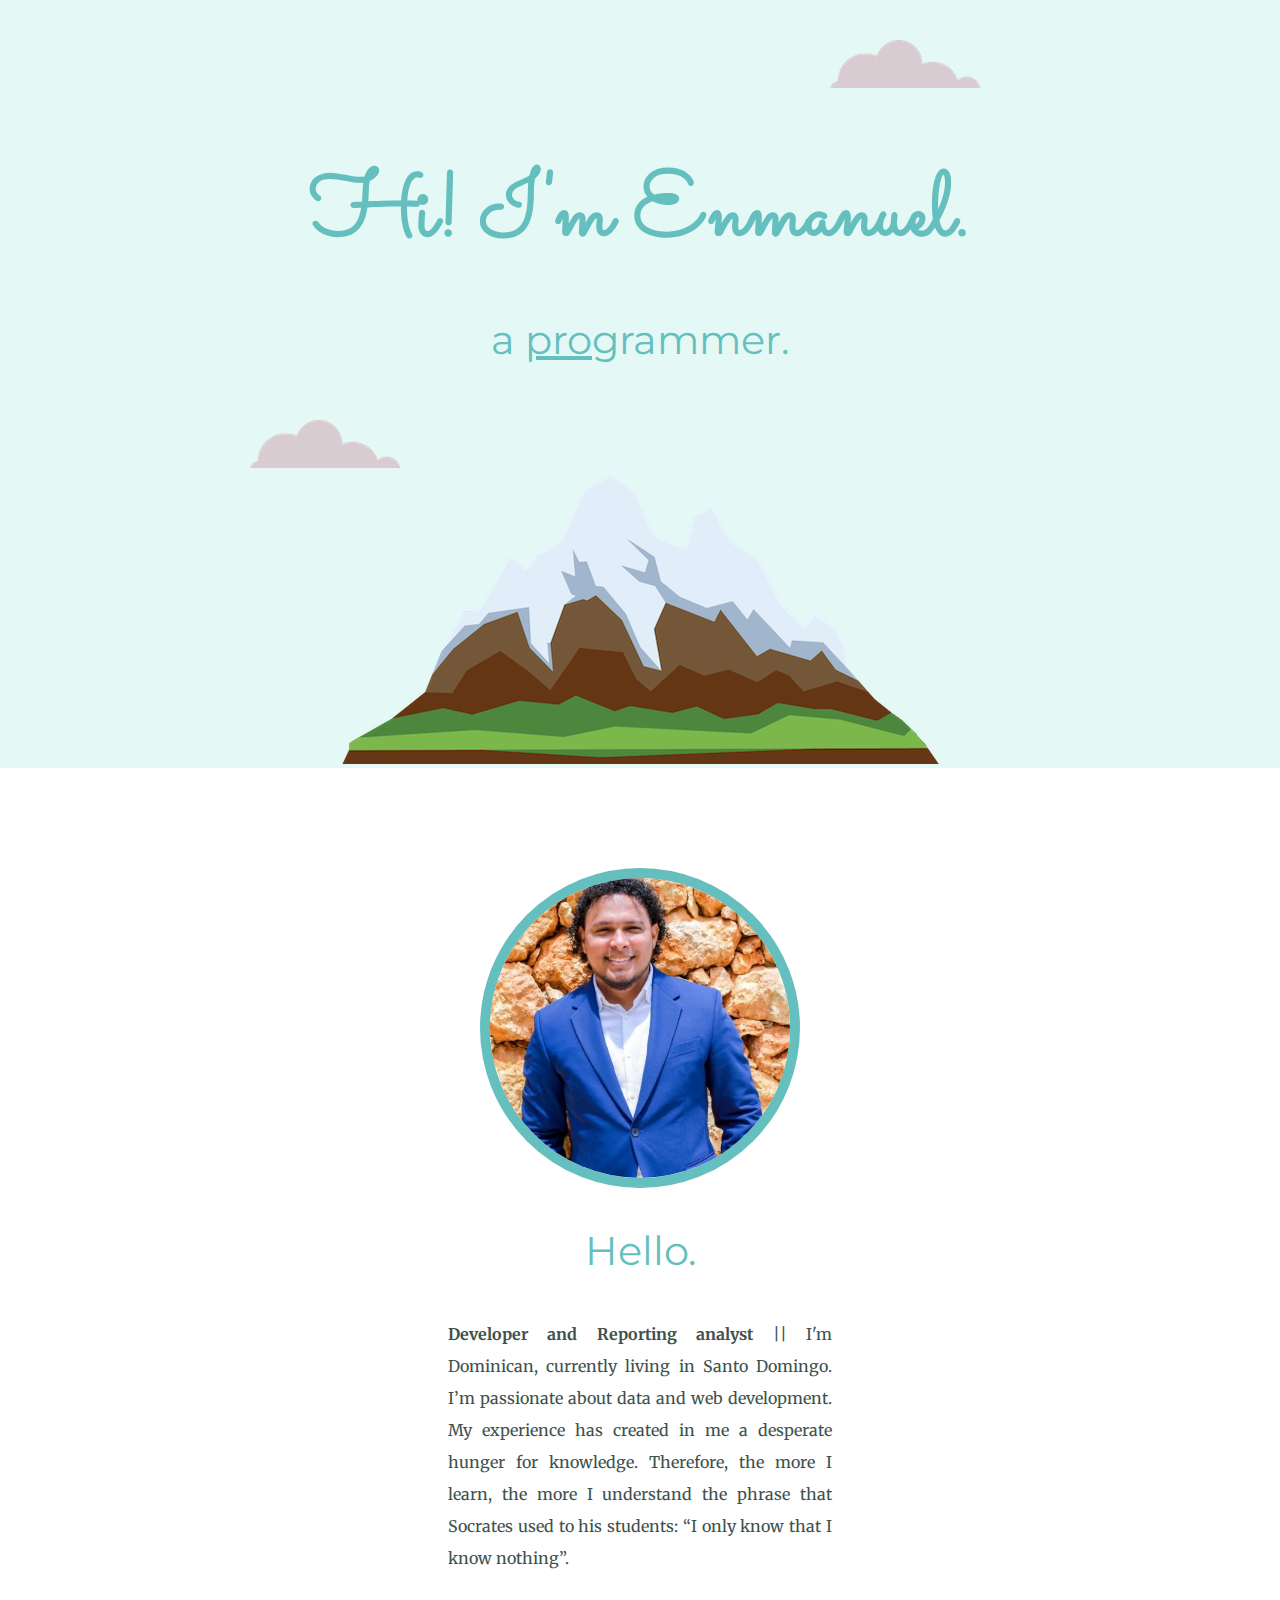
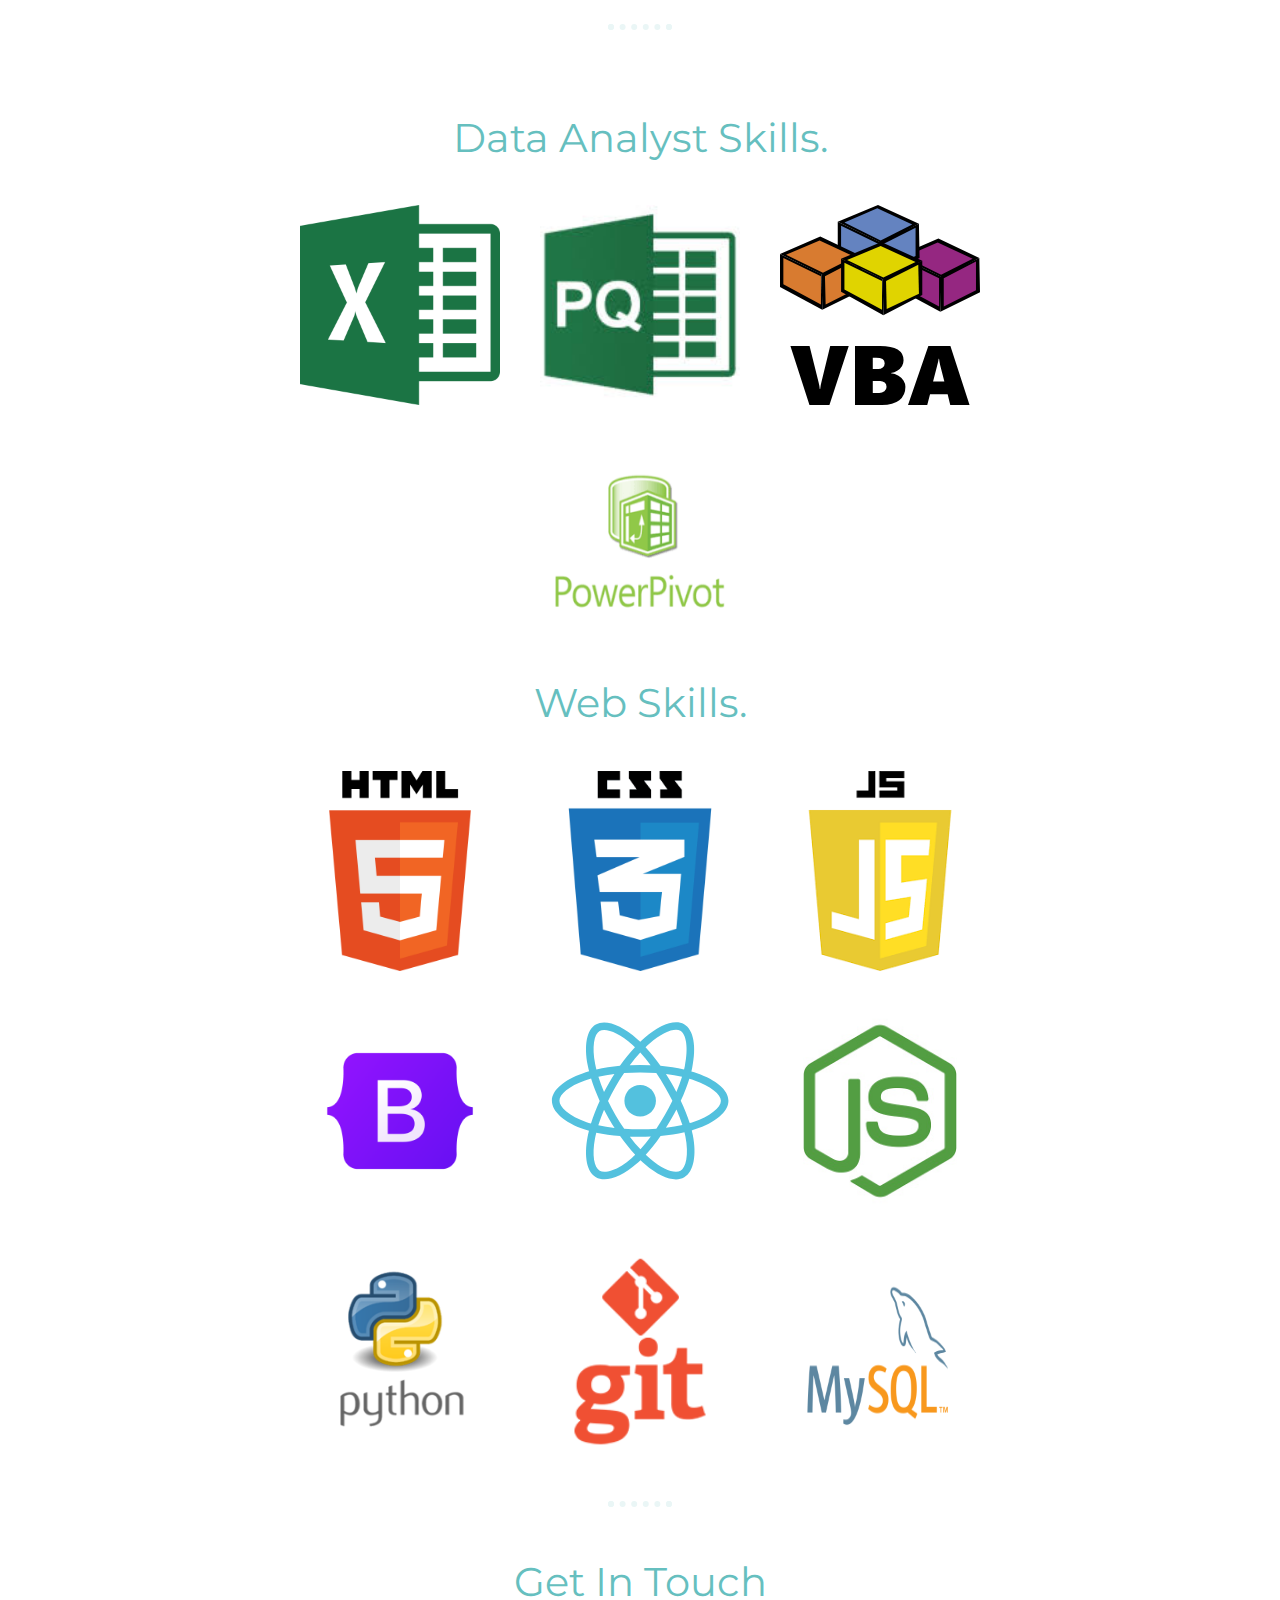
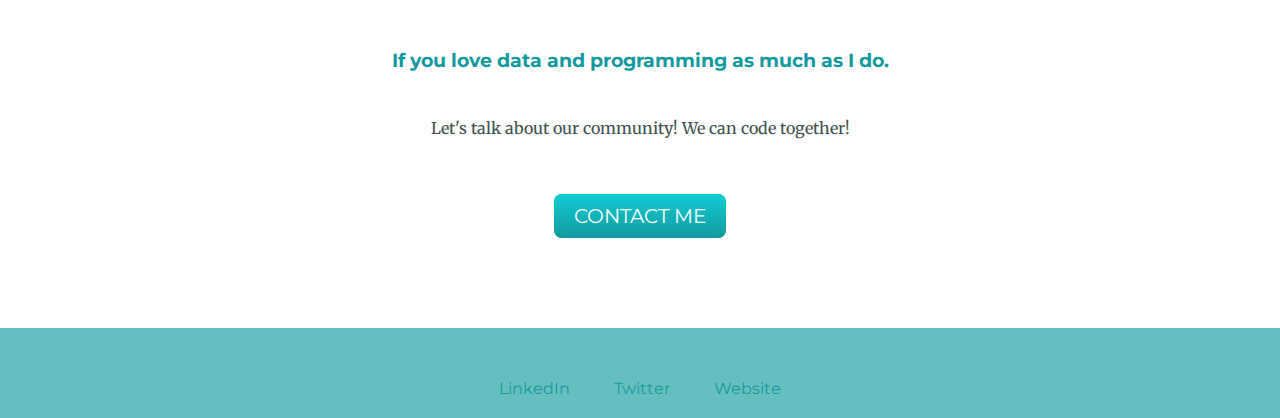
==== index.html @ 883f0e62 "Start creating a website sample" ====
<!DOCTYPE html>
<html>
  <head>
    <meta charset="utf-8" />
    <title>Enmanuel Mercado Peralta | EmperDev</title>
    <link rel="stylesheet" href="css/styles.css" />
    <link
      href="https://fonts.googleapis.com/css?family=Merriweather|Montserrat|Sacramento"
      rel="stylesheet"
    />
  </head>

  <body>
    <div class="top-container">
      <img class="top-cloud" src="images/cloud.png" alt="cloud" />
      <div class="title-text">
        <h1>Hi! I'm Enmanuel.</h1>
        <h2>a <span class="pro">pro</span>grammer.</h2>
      </div>
      <img class="bottom-cloud" src="images/cloud.png" alt="cloud" />
      <img class="mountain" src="images/mountain.png" alt="mountain-img" />
    </div>

    <div class="middle-container">
      <div class="profile">
        <img src="images/Enmanuel.jpg" alt="Enmanuel-profile-img" />
        <h2>Hello.</h2>
        <p class="intro">
          <strong>Developer and Reporting analyst</strong> || I'm Dominican, currently living
          in Santo Domingo. I’m passionate about data and web development. My
          experience has created in me a desperate hunger for knowledge.
          Therefore, the more I learn, the more I understand the phrase that
          Socrates used to his students: “I only know that I know nothing”.
        </p>
      </div>
      <hr />

      <div class="skills">

        <h2>Data Analyst Skills.</h2>
        
        <div class="container">

          
          <img class="skill-logo" src="./images/Excel.png" alt="" />
          <img class="skill-logo" src="./images/PowerQuery.jpg" alt="" />

          <img class="skill-logo" src="./images/vba.svg" alt="" />
          <img class="skill-logo last-logo" src="./images/PowerPivot.png" alt="" />
          
        </div>

        <h2>Web Skills.</h2>

        <div class="container">

          <img class="skill-logo" src="./images/HTML.png" alt="" />
          <img class="skill-logo" src="./images/CSS.png" alt="" />
          <img class="skill-logo" src="./images/JS.png" alt="" />
          <img class="skill-logo" src="./images/Bootstrap.png" alt="" />
          <img class="skill-logo" src="./images/React.svg" alt="" />
          <img class="skill-logo" src="./images/Node.jpg" alt="">
          <img class="skill-logo" src="./images/python-logo.png" alt="">
          <img class="skill-logo" src="./images/git.png" alt="">
          <img class="skill-logo" src="./images/mySQL.png" alt="" />
          
        </div>



      </div>
      <hr />
      <div class="contact-me">
        <h2>Get In Touch</h2>
        <h3>If you love data and programming as much as I do.</h3>
        <p class="contact-message">
          Let's talk about our community!
          We can code together!
        </p>
        <a class="btn" href="mailto:enmanuelmercadop@gmail.com">CONTACT ME</a>
      </div>
    </div>

    <div class="bottom-container">
      <a
        class="footer-link"
        href="https://www.linkedin.com/in/enmanuel-mercado-peralta/"
        >LinkedIn</a
      >
      <a class="footer-link" href="https://twitter.com/emperdev">Twitter</a>
      <a class="footer-link" href="https://www.enmanuelmercado.com/">Website</a>
    </div>
  </body>
</html>
---- css/styles.css ----
body {
  color: #40514E;
  margin: 0;
  text-align: center;
  font-family: 'Merriweather', serif;
}

h1 {
  color: #66BFBF;
  font-size: 5.625rem;
  margin: 50px auto 0 auto;
  font-family: 'Sacramento', cursive;
}

h2 {
  color: #66BFBF;
  font-family: 'Montserrat', sans-serif;
  font-size: 2.5rem;
  font-weight: normal;
  padding-bottom: 10px;
}

h3 {
  color: #11999E;
  font-family: 'Montserrat', sans-serif;
}

p {
  line-height: 2;
}

hr {
  border: dotted #EAF6F6 6px;
  border-bottom: none;
  width: 4%;
  margin: 50px auto;
}

a{
  color: #11999E;
  font-family: 'Montserrat', sans-serif;
  margin: 10px 20px;
  text-decoration: none;
}

a:hover {
  color: #EAF6F6;
}

.top-container {
  background-color: #E4F9F5;
  position: relative;
  padding-top: 100px;
}

.middle-container {
  margin: 100px 0;
}

.bottom-container {
  background-color: #66BFBF;
  padding: 50px 0 20px;
}

.skill-row {
  width: 50%;
  margin: 100px auto 50px auto;
  text-align: left;
  display: flex;
  align-items: center;
  
}

.pro {
  text-decoration: underline;
}

.intro {
  width: 30%;
  margin: auto;
  text-align: justify;
}

.contact-message {
  width: 40%;
  margin: 40px auto 60px;
}

.copyright {
  color: #EAF6F6;
  font-size: 0.75rem;
  padding: 20px 0;
}

.top-cloud {
  position: absolute;
  right: 300px;
  top: 40px;
}

.bottom-cloud {
  position: absolute;
  left: 250px;
  bottom: 300px;
}

.data-img {
  width: 20%;
  margin-right: 30px;
  border-radius: 25px;
  border: 5px solid #66BFBF;
}

.code-img {
  order: 2;
  width: 25%;
  float: right;
  margin-left: 30px;
}

.btn {
  background: #11cdd4;
  background-image: -webkit-linear-gradient(top, #11cdd4, #11999e);
  background-image: -moz-linear-gradient(top, #11cdd4, #11999e);
  background-image: -ms-linear-gradient(top, #11cdd4, #11999e);
  background-image: -o-linear-gradient(top, #11cdd4, #11999e);
  background-image: linear-gradient(to bottom, #11cdd4, #11999e);
  -webkit-border-radius: 8;
  -moz-border-radius: 8;
  border-radius: 8px;
  font-family: 'Montserrat', sans-serif;
  color: #ffffff;
  font-size: 20px;
  padding: 10px 20px 10px 20px;
  text-decoration: none;
}

.btn:hover {
  background: #30e3cb;
  background-image: -webkit-linear-gradient(top, #30e3cb, #2bc4ad);
  background-image: -moz-linear-gradient(top, #30e3cb, #2bc4ad);
  background-image: -ms-linear-gradient(top, #30e3cb, #2bc4ad);
  background-image: -o-linear-gradient(top, #30e3cb, #2bc4ad);
  background-image: linear-gradient(to bottom, #30e3cb, #2bc4ad);
  text-decoration: none;
}

.profile > img {
  width: 300px;
  height: 300px;
  border-radius: 100%;
  border: 10px solid #66BFBF;
}

.skill-logo {
  width: 200px;
  height: 200px;

}
.container {
  display: grid;
  grid-template-columns: repeat(3,1fr);
  gap: 40px;
}
.skills {
  display: flex;
  flex-direction: column;
  align-items: center;
}

.last-logo {
  grid-area: auto/2;
}
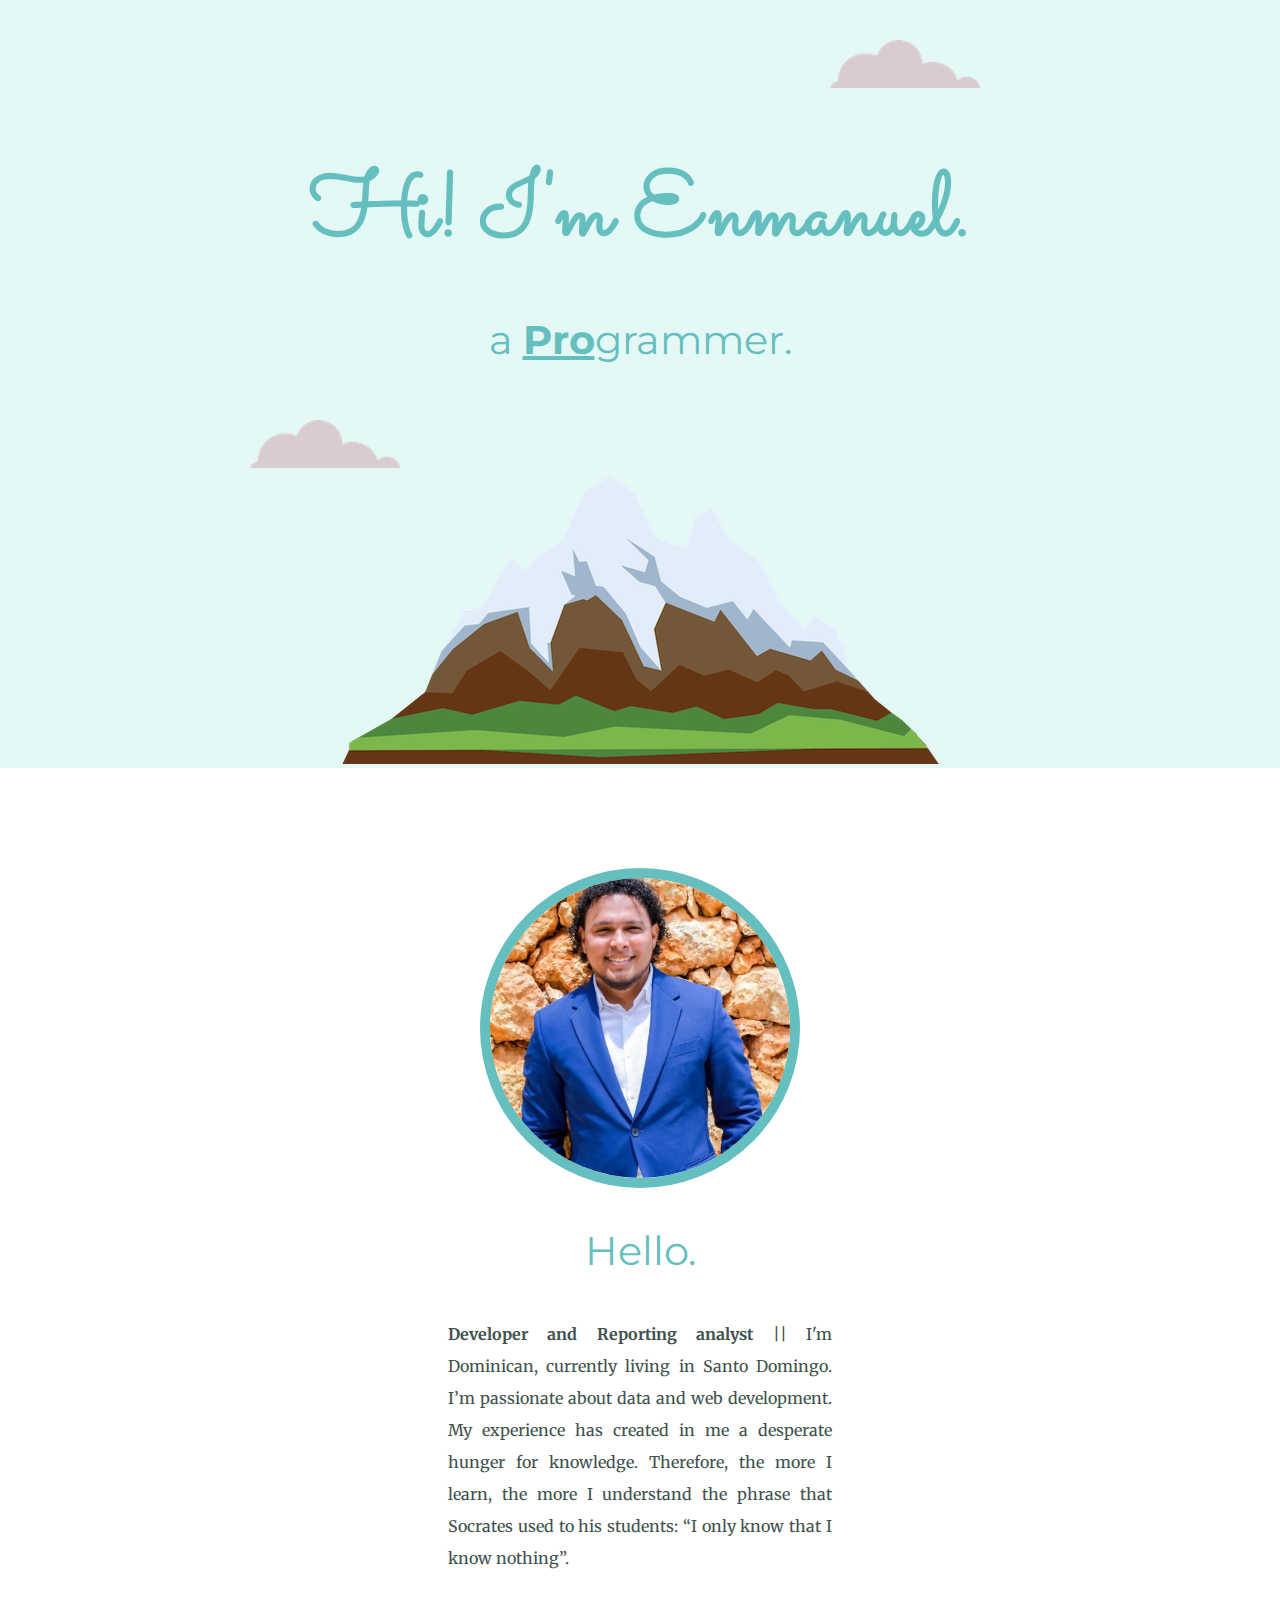
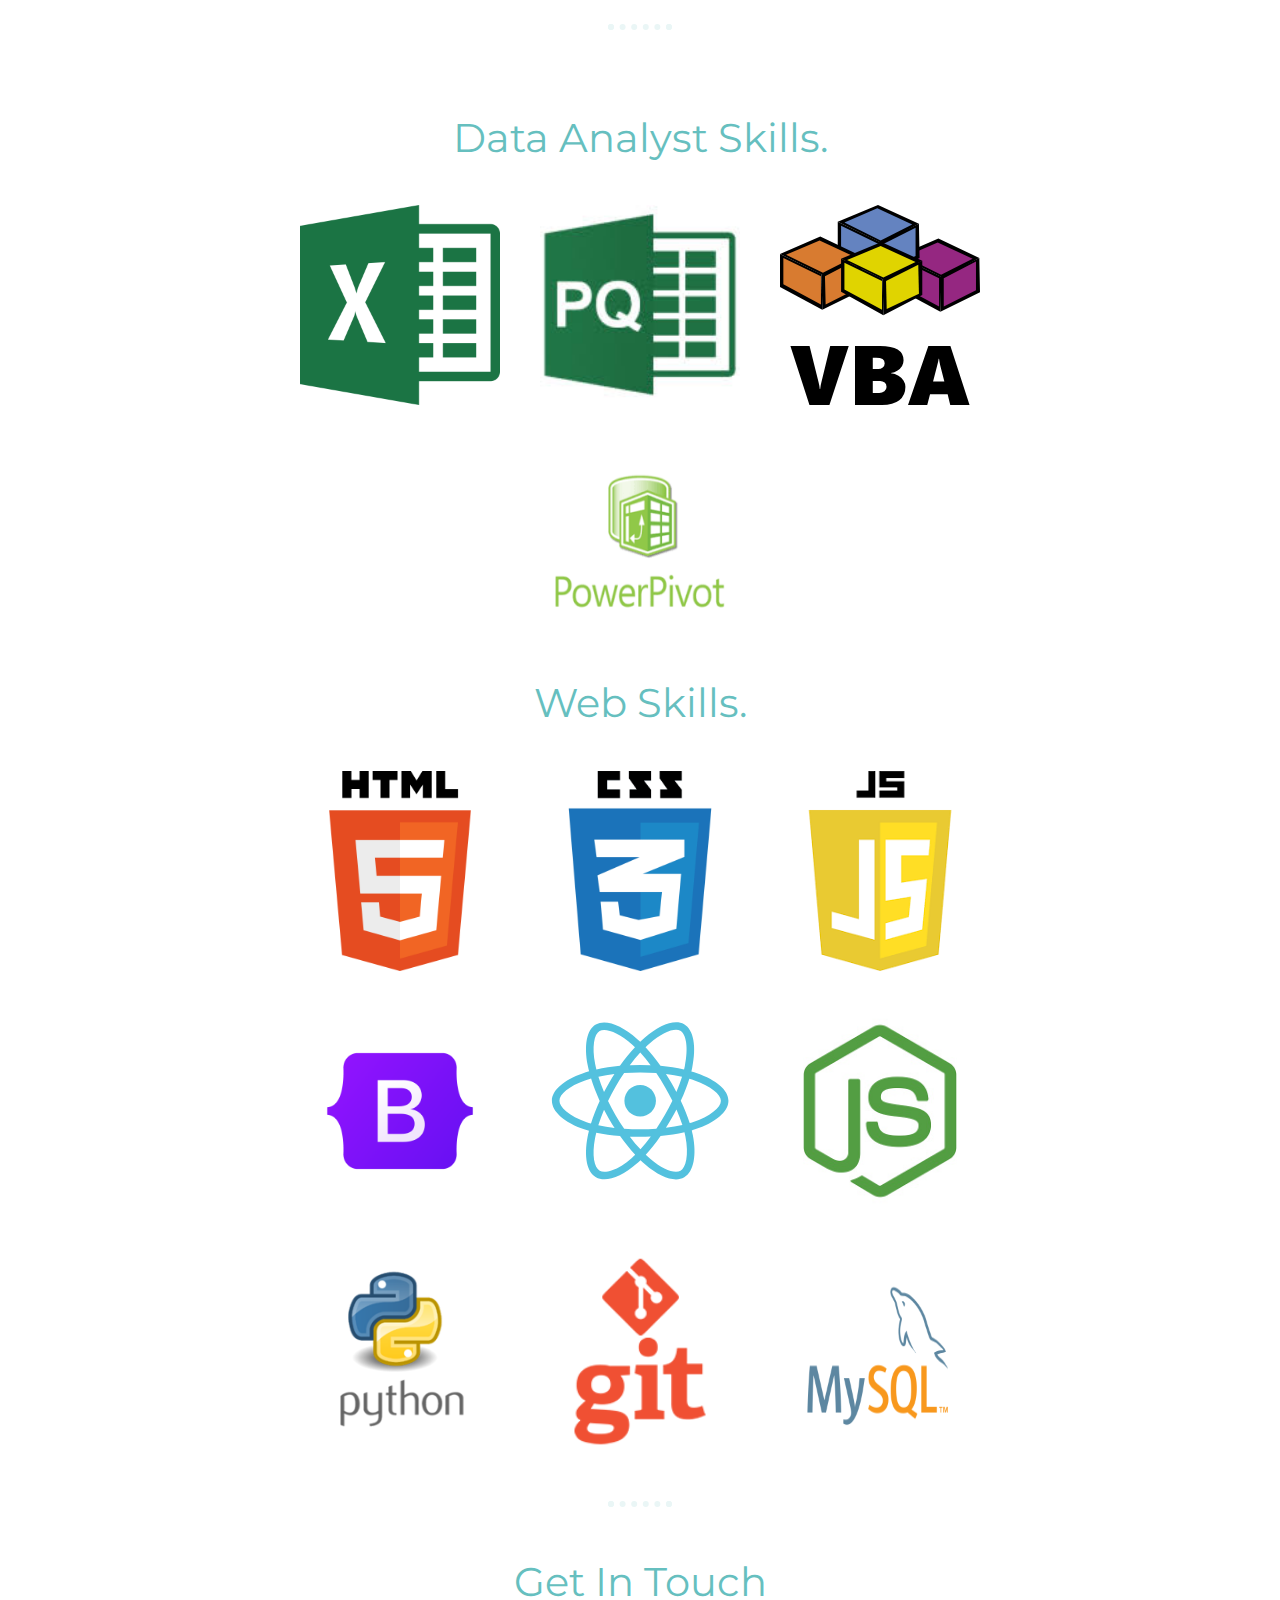
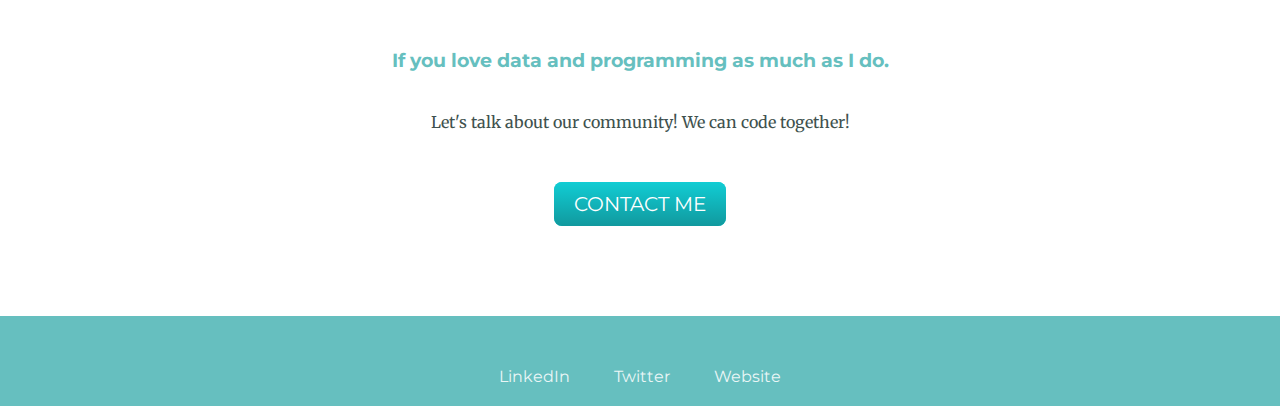
==== commit c0943f2b: "Completed simple website" ====
--- a/index.html
+++ b/index.html
@@ -15,7 +15,7 @@
       <img class="top-cloud" src="images/cloud.png" alt="cloud" />
       <div class="title-text">
         <h1>Hi! I'm Enmanuel.</h1>
-        <h2>a <span class="pro">pro</span>grammer.</h2>
+        <h2>a <span class="pro">Pro</span>grammer.</h2>
       </div>
       <img class="bottom-cloud" src="images/cloud.png" alt="cloud" />
       <img class="mountain" src="images/mountain.png" alt="mountain-img" />
@@ -80,7 +80,6 @@
         <a class="btn" href="mailto:enmanuelmercadop@gmail.com">CONTACT ME</a>
       </div>
     </div>
-
     <div class="bottom-container">
       <a
         class="footer-link"
--- a/css/styles.css
+++ b/css/styles.css
@@ -5,29 +5,65 @@
   font-family: 'Merriweather', serif;
 }
 
+
+/* FONT AND TYPOGRAPHY*/
+
+h1, h2, h3, .footer-link {
+  color: #66BFBF;
+  font-family: 'Montserrat', sans-serif;
+}
+
+
 h1 {
-  color: #66BFBF;
   font-size: 5.625rem;
   margin: 50px auto 0 auto;
   font-family: 'Sacramento', cursive;
 }
 
-h2 {
-  color: #66BFBF;
-  font-family: 'Montserrat', sans-serif;
+h2 { 
   font-size: 2.5rem;
   font-weight: normal;
   padding-bottom: 10px;
 }
 
-h3 {
-  color: #11999E;
-  font-family: 'Montserrat', sans-serif;
+
+.intro {
+  width: 30%;
+  margin: auto;
+  text-align: justify;
+  line-height: 2;
 }
 
-p {
-  line-height: 2;
+
+.contact-message {
+  width: 40%;
+  margin: 40px auto 60px;
 }
+
+
+.copyright {
+  color: #EAF6F6;
+  font-size: 0.75rem;
+  padding: 20px 0;
+}
+
+
+.footer-link {
+  color: #EAF6F6;
+  margin: 10px 20px;
+  text-decoration: none;
+}
+
+
+.footer-link:hover, .pro {
+  text-decoration: underline;
+  font-weight: bold;
+}
+
+
+
+
+/* BREAK LINE */
 
 hr {
   border: dotted #EAF6F6 6px;
@@ -36,16 +72,10 @@
   margin: 50px auto;
 }
 
-a{
-  color: #11999E;
-  font-family: 'Montserrat', sans-serif;
-  margin: 10px 20px;
-  text-decoration: none;
-}
 
-a:hover {
-  color: #EAF6F6;
-}
+
+
+/* CONTAINERS */
 
 .top-container {
   background-color: #E4F9F5;
@@ -62,35 +92,24 @@
   padding: 50px 0 20px;
 }
 
-.skill-row {
-  width: 50%;
-  margin: 100px auto 50px auto;
-  text-align: left;
-  display: flex;
-  align-items: center;
-  
+
+.container {
+  display: grid;
+  grid-template-columns: repeat(3,1fr);
+  gap: 40px;
 }
 
-.pro {
-  text-decoration: underline;
+
+.skills {
+  display: flex;
+  flex-direction: column;
+  align-items: center;
 }
 
-.intro {
-  width: 30%;
-  margin: auto;
-  text-align: justify;
-}
 
-.contact-message {
-  width: 40%;
-  margin: 40px auto 60px;
-}
 
-.copyright {
-  color: #EAF6F6;
-  font-size: 0.75rem;
-  padding: 20px 0;
-}
+
+/* IMAGES */
 
 .top-cloud {
   position: absolute;
@@ -98,25 +117,36 @@
   top: 40px;
 }
 
+
 .bottom-cloud {
   position: absolute;
   left: 250px;
   bottom: 300px;
 }
 
-.data-img {
-  width: 20%;
-  margin-right: 30px;
-  border-radius: 25px;
-  border: 5px solid #66BFBF;
+
+.profile > img {
+  width: 300px;
+  height: 300px;
+  border-radius: 100%;
+  border: 10px solid #66BFBF;
 }
 
-.code-img {
-  order: 2;
-  width: 25%;
-  float: right;
-  margin-left: 30px;
+
+.skill-logo {
+  width: 200px;
+  height: 200px;
+
 }
+
+.last-logo {
+  grid-area: auto/2;
+}
+
+
+
+
+/* BUTTON */
 
 .btn {
   background: #11cdd4;
@@ -135,6 +165,7 @@
   text-decoration: none;
 }
 
+
 .btn:hover {
   background: #30e3cb;
   background-image: -webkit-linear-gradient(top, #30e3cb, #2bc4ad);
@@ -143,31 +174,4 @@
   background-image: -o-linear-gradient(top, #30e3cb, #2bc4ad);
   background-image: linear-gradient(to bottom, #30e3cb, #2bc4ad);
   text-decoration: none;
-}
-
-.profile > img {
-  width: 300px;
-  height: 300px;
-  border-radius: 100%;
-  border: 10px solid #66BFBF;
-}
-
-.skill-logo {
-  width: 200px;
-  height: 200px;
-
-}
-.container {
-  display: grid;
-  grid-template-columns: repeat(3,1fr);
-  gap: 40px;
-}
-.skills {
-  display: flex;
-  flex-direction: column;
-  align-items: center;
-}
-
-.last-logo {
-  grid-area: auto/2;
 }